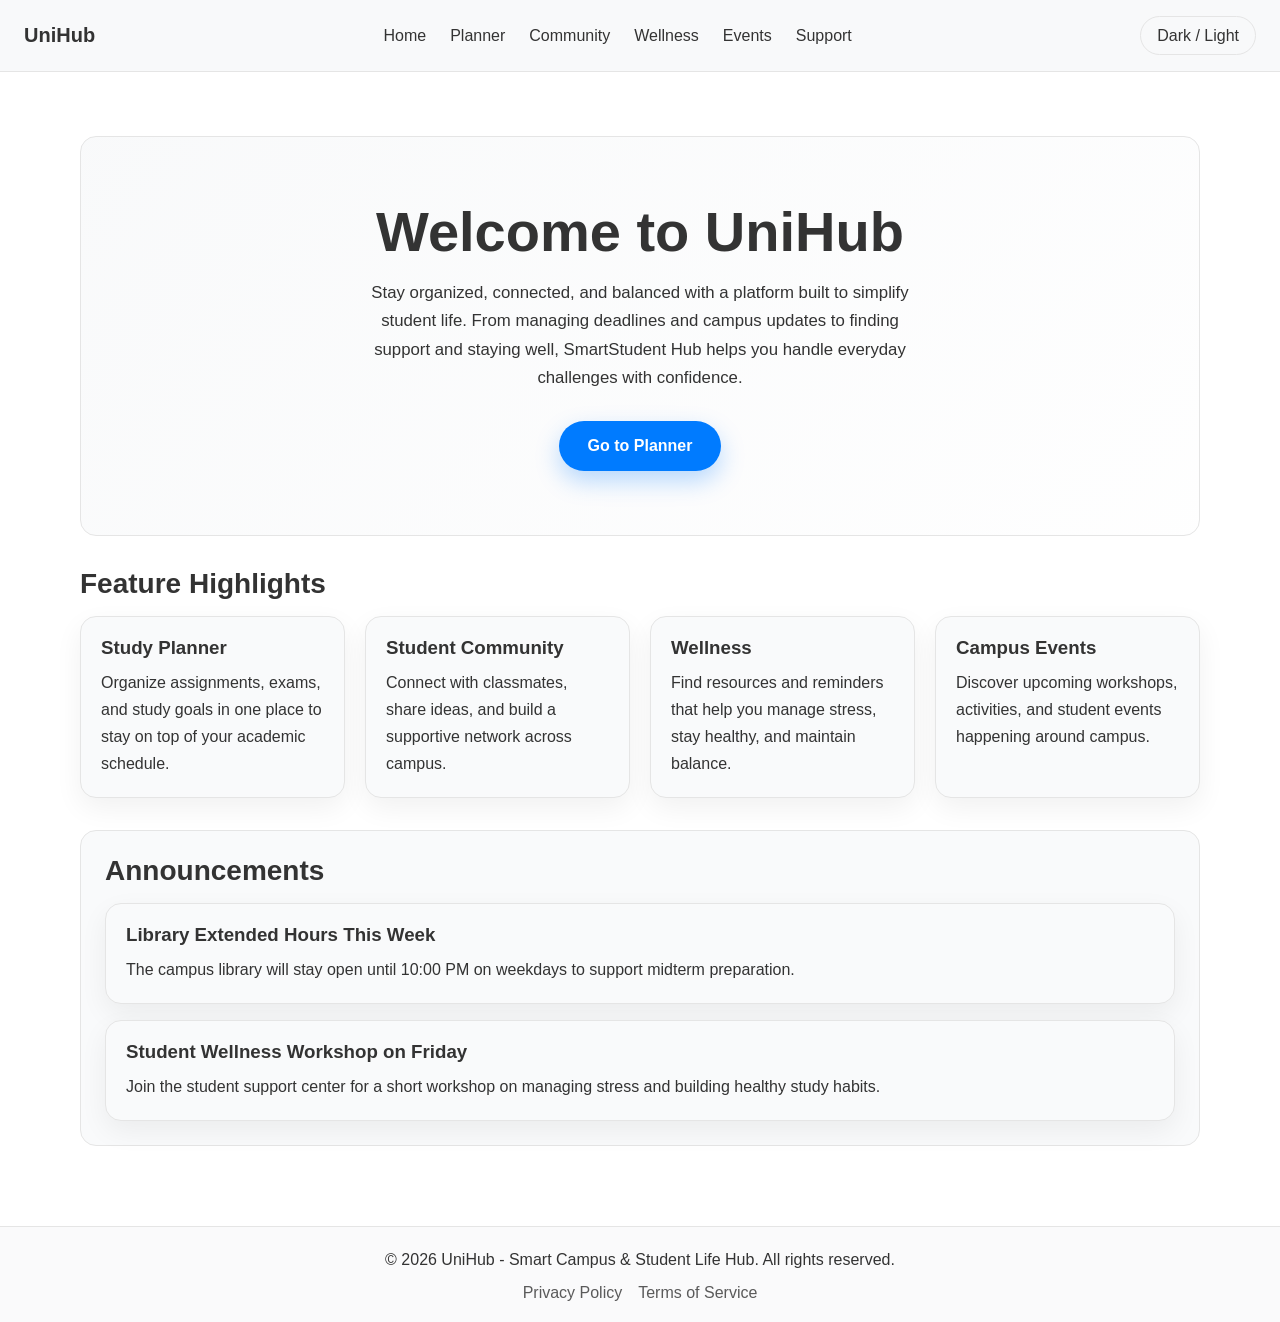
==== index.html @ 5e0d4cb3 "First commit" ====
<!DOCTYPE html>
<html lang="en">
<head>
  <meta charset="UTF-8">
  <meta name="viewport" content="width=device-width, initial-scale=1.0">
  <meta http-equiv="X-UA-Compatible" content="IE=edge">
  <title>UniHub</title>
  <link rel="stylesheet" href="css/style.css">
  <script src="js/main.js" defer></script>
</head>
<body>
  <header>
    <nav class="navbar" aria-label="Primary">
      <a href="index.html" class="nav-logo">UniHub</a>

      <button class="hamburger-menu" type="button" aria-label="Toggle navigation" aria-expanded="false">
        <span></span>
        <span></span>
        <span></span>
      </button>

      <ul class="nav-links">
        <li><a href="index.html">Home</a></li>
        <li><a href="planner.html">Planner</a></li>
        <li><a href="community.html">Community</a></li>
        <li><a href="wellness.html">Wellness</a></li>
        <li><a href="events.html">Events</a></li>
        <li><a href="support.html">Support</a></li>
      </ul>

      <button id="theme-toggle" type="button" aria-label="Toggle dark and light mode">
        Dark / Light
      </button>
    </nav>
  </header>

  <main>
    <section class="hero-section">
      <div class="hero-content">
        <h1>Welcome to UniHub</h1>
        <p>
          Stay organized, connected, and balanced with a platform built to simplify student life.
          From managing deadlines and campus updates to finding support and staying well, SmartStudent Hub
          helps you handle everyday challenges with confidence.
        </p>
        <a href="planner.html" class="cta-button">Go to Planner</a>
      </div>
    </section>

    <section class="feature-highlights" aria-labelledby="features-title">
      <h2 id="features-title">Feature Highlights</h2>

      <div class="feature-grid">
        <article class="feature-card">
          <h3>Study Planner</h3>
          <p>
            Organize assignments, exams, and study goals in one place to stay on top of your academic schedule.
          </p>
        </article>

        <article class="feature-card">
          <h3>Student Community</h3>
          <p>
            Connect with classmates, share ideas, and build a supportive network across campus.
          </p>
        </article>

        <article class="feature-card">
          <h3>Wellness</h3>
          <p>
            Find resources and reminders that help you manage stress, stay healthy, and maintain balance.
          </p>
        </article>

        <article class="feature-card">
          <h3>Campus Events</h3>
          <p>
            Discover upcoming workshops, activities, and student events happening around campus.
          </p>
        </article>
      </div>
    </section>

    <section class="announcements" aria-labelledby="announcements-title">
      <h2 id="announcements-title">Announcements</h2>

      <article class="announcement-item">
        <h3>Library Extended Hours This Week</h3>
        <p>
          The campus library will stay open until 10:00 PM on weekdays to support midterm preparation.
        </p>
      </article>

      <article class="announcement-item">
        <h3>Student Wellness Workshop on Friday</h3>
        <p>
          Join the student support center for a short workshop on managing stress and building healthy study habits.
        </p>
      </article>
    </section>
  </main>

<footer class="site-footer">
  <div class="site-footer__content">
    <p class="site-footer__copyright">
      © 2026 UniHub - Smart Campus & Student Life Hub. All rights reserved.
    </p>

    <nav class="site-footer__links" aria-label="Footer">
      <a href="#">Privacy Policy</a>
      <a href="#">Terms of Service</a>
    </nav>
  </div>
</footer>  
</body>
</html>
---- css/style.css ----
:root {
  --bg-color: #ffffff;
  --text-color: #333333;
  --nav-bg: #f8f9fa;
  --primary-color: #007bff;
  --border-color: #e5e5e5;
  --success-color: #20a85a;
  --warning-color: #f0ad4e;
  --danger-color: #dc3545;
}

body.dark-mode {
  --bg-color: #121212;
  --text-color: #ffffff;
  --nav-bg: #1f1f1f;
  --primary-color: #4da3ff;
  --border-color: #2d2d2d;
  --success-color: #2db86a;
  --warning-color: #ffbe63;
  --danger-color: #ef5665;
}

* {
  margin: 0;
  padding: 0;
  box-sizing: border-box;
}

body {
  font-family: Arial, Helvetica, sans-serif;
  background: var(--bg-color);
  color: var(--text-color);
}

.navbar {
  position: relative;
  display: flex;
  justify-content: space-between;
  align-items: center;
  padding: 1rem 1.5rem;
  background: var(--nav-bg);
  border-bottom: 1px solid var(--border-color);
}

.nav-logo {
  font-size: 1.25rem;
  font-weight: 700;
  color: var(--text-color);
  text-decoration: none;
}

.nav-links {
  display: flex;
  align-items: center;
  gap: 1.5rem;
  list-style: none;
}

.nav-links a {
  color: var(--text-color);
  text-decoration: none;
  font-weight: 500;
  transition: color 0.2s ease;
}

.nav-links a:hover {
  color: var(--primary-color);
}

.hamburger-menu {
  display: none;
  flex-direction: column;
  justify-content: center;
  gap: 5px;
  width: 42px;
  height: 42px;
  border: none;
  background: transparent;
  cursor: pointer;
}

.hamburger-menu span {
  display: block;
  width: 24px;
  height: 2px;
  background: var(--text-color);
  border-radius: 2px;
}

#theme-toggle {
  padding: 0.6rem 1rem;
  border: 1px solid var(--border-color);
  border-radius: 999px;
  background: transparent;
  color: var(--text-color);
  cursor: pointer;
  font: inherit;
}

main {
  width: min(1120px, calc(100% - 2rem));
  margin: 0 auto;
  padding: 2rem 0 3rem;
}

.hero-section,
.feature-highlights,
.announcements {
  margin-top: 2rem;
}

.hero-section {
  text-align: center;
  padding: 4rem 1.5rem;
  border-radius: 1rem;
  background: linear-gradient(
    135deg,
    color-mix(in srgb, var(--nav-bg) 92%, var(--bg-color) 8%),
    color-mix(in srgb, var(--bg-color) 88%, var(--nav-bg) 12%)
  );
  border: 1px solid var(--border-color);
  overflow: hidden;
}

.hero-content {
  max-width: 720px;
  margin: 0 auto;
}

@keyframes fadeIn {
  from {
    opacity: 0;
    transform: translateY(12px);
  }

  to {
    opacity: 1;
    transform: translateY(0);
  }
}

.hero-section h1 {
  font-size: clamp(2.2rem, 5vw, 3.5rem);
  line-height: 1.1;
  margin-bottom: 1rem;
  color: var(--text-color);
  animation: fadeIn 1s ease both;
}

.hero-section p {
  font-size: 1.05rem;
  line-height: 1.7;
  max-width: 60ch;
  margin: 0 auto 1.75rem;
  color: var(--text-color);
  animation: fadeIn 1s ease both;
  animation-delay: 0.12s;
}

.cta-button {
  display: inline-block;
  padding: 1rem 1.8rem;
  border-radius: 999px;
  background: var(--primary-color);
  color: #ffffff;
  text-decoration: none;
  font-weight: 700;
  box-shadow: 0 10px 24px color-mix(in srgb, var(--primary-color) 28%, transparent);
  transition: transform 0.2s ease, box-shadow 0.2s ease, opacity 0.2s ease;
  animation: fadeIn 1s ease both;
  animation-delay: 0.24s;
}

.cta-button:hover {
  opacity: 0.92;
  transform: scale(1.05);
  box-shadow: 0 14px 30px color-mix(in srgb, var(--primary-color) 34%, transparent);
}

.feature-highlights h2,
.announcements h2 {
  font-size: 1.75rem;
  margin-bottom: 1rem;
  color: var(--text-color);
}

.feature-grid {
  display: grid;
  grid-template-columns: repeat(auto-fit, minmax(250px, 1fr));
  gap: 1.25rem;
}

.feature-card,
.announcement-item {
  background: color-mix(in srgb, var(--nav-bg) 86%, var(--bg-color) 14%);
  border: 1px solid var(--border-color);
  border-radius: 1rem;
  padding: 1.25rem;
  box-shadow: 0 10px 28px rgba(0, 0, 0, 0.06);
  transition: transform 0.25s ease, box-shadow 0.25s ease;
}

.feature-card:hover,
.announcement-item:hover {
  transform: translateY(-5px);
  box-shadow: 0 16px 34px rgba(0, 0, 0, 0.12);
}

.feature-card h3,
.announcement-item h3 {
  margin-bottom: 0.6rem;
  color: var(--text-color);
}

.feature-card p,
.announcement-item p {
  line-height: 1.7;
  color: var(--text-color);
}

.announcements {
  padding: 1.5rem;
  border-radius: 1rem;
  background: color-mix(in srgb, var(--nav-bg) 85%, var(--bg-color) 15%);
  border: 1px solid var(--border-color);
}

.announcement-item + .announcement-item {
  margin-top: 1rem;
}

.daily-task-planner,
.productivity-timer {
  margin-top: 2rem;
  background: var(--nav-bg);
  border: 1px solid var(--border-color);
  border-radius: 1rem;
  padding: 1.5rem;
}

.daily-task-planner h1,
.productivity-timer h2 {
  margin-bottom: 1rem;
  color: var(--text-color);
}

.task-input-group {
  display: flex;
  gap: 0.75rem;
  align-items: center;
}

#task-input {
  flex: 1;
  min-height: 44px;
  padding: 0.75rem 0.9rem;
  border: 1px solid var(--border-color);
  border-radius: 0.75rem;
  background: var(--bg-color);
  color: var(--text-color);
  font: inherit;
}

#task-input:focus {
  outline: none;
  border-color: var(--primary-color);
  box-shadow: 0 0 0 3px color-mix(in srgb, var(--primary-color) 25%, transparent);
}

#add-task-button {
  min-height: 44px;
  padding: 0.75rem 1.1rem;
  border: 0;
  border-radius: 0.75rem;
  background: var(--primary-color);
  color: #ffffff;
  font: inherit;
  font-weight: 700;
  cursor: pointer;
  transition: transform 0.2s ease, opacity 0.2s ease;
}

#add-task-button:hover {
  opacity: 0.93;
  transform: translateY(-1px);
}

#task-list {
  margin-top: 1rem;
  list-style: none;
  display: grid;
  gap: 0.75rem;
}

#task-list li {
  display: flex;
  justify-content: space-between;
  align-items: center;
  gap: 0.75rem;
  padding: 0.85rem 1rem;
  border-radius: 0.85rem;
  border: 1px solid var(--border-color);
  background: var(--bg-color);
  box-shadow: 0 6px 16px rgba(0, 0, 0, 0.05);
}

#task-list li button,
#task-list .delete-task,
#task-list .delete-button,
#task-list .delete-btn {
  border: 0;
  border-radius: 0.6rem;
  padding: 0.45rem 0.7rem;
  background: var(--danger-color);
  color: #ffffff;
  cursor: pointer;
  font: inherit;
  font-size: 0.9rem;
}

.productivity-timer {
  text-align: center;
}

.timer-display {
  font-size: clamp(2.6rem, 8vw, 4.5rem);
  font-weight: 800;
  letter-spacing: 0.04em;
  line-height: 1;
  margin: 0.75rem 0 1.2rem;
  color: var(--text-color);
}

.timer-controls {
  display: flex;
  justify-content: center;
  flex-wrap: wrap;
  gap: 0.75rem;
}

.timer-controls button {
  min-width: 100px;
  min-height: 44px;
  padding: 0.7rem 1rem;
  border: 0;
  border-radius: 0.75rem;
  color: #ffffff;
  cursor: pointer;
  font: inherit;
  font-weight: 700;
  transition: transform 0.2s ease, opacity 0.2s ease;
}

.timer-controls button:hover {
  opacity: 0.93;
  transform: translateY(-1px);
}

#timer-start {
  background: var(--success-color);
}

#timer-pause {
  background: var(--warning-color);
}

#timer-reset {
  background: var(--danger-color);
}

.community-forum {
  margin-top: 2rem;
  background: var(--nav-bg);
  border: 1px solid var(--border-color);
  border-radius: 1rem;
  padding: 1.5rem;
}

.community-forum h1 {
  margin-bottom: 1rem;
  color: var(--text-color);
}

.comment-form {
  display: grid;
  gap: 0.7rem;
}

.comment-form label {
  font-weight: 600;
  color: var(--text-color);
}

.comment-form input,
.comment-form textarea {
  width: 100%;
  padding: 0.75rem 0.9rem;
  border: 1px solid var(--border-color);
  border-radius: 0.75rem;
  background: var(--bg-color);
  color: var(--text-color);
  font: inherit;
}

.comment-form input:focus,
.comment-form textarea:focus {
  outline: none;
  border-color: var(--primary-color);
  box-shadow: 0 0 0 3px color-mix(in srgb, var(--primary-color) 25%, transparent);
}

.comment-form textarea {
  resize: vertical;
  min-height: 120px;
}

.comment-form button {
  justify-self: start;
  min-height: 44px;
  padding: 0.75rem 1.2rem;
  border: 1px solid var(--primary-color);
  border-radius: 0.75rem;
  background: transparent;
  color: var(--text-color);
  font: inherit;
  font-weight: 700;
  cursor: pointer;
  transition: background-color 0.2s ease, color 0.2s ease;
}

.comment-form button:hover {
  background: var(--primary-color);
  color: #ffffff;
}

.comment-feed {
  margin-top: 1.75rem;
}

.comment-feed h2 {
  margin-bottom: 0.9rem;
  color: var(--text-color);
}

.comment-list {
  list-style: none;
  display: grid;
  gap: 0.9rem;
}

.comment-item {
  background: var(--bg-color);
  border: 1px solid var(--border-color);
  border-radius: 0.9rem;
  padding: 1rem;
  box-shadow: 0 6px 16px rgba(0, 0, 0, 0.05);
}

.comment-item h3 {
  margin-bottom: 0.35rem;
  font-weight: 700;
  color: var(--text-color);
}

.comment-item p {
  color: var(--text-color);
  line-height: 1.6;
}

.wellness-tips,
.budget-calculator {
  margin-top: 2rem;
  background: var(--nav-bg);
  border: 1px solid var(--border-color);
  border-radius: 1rem;
  padding: 1.5rem;
}

.wellness-tips h1,
.budget-calculator h2 {
  margin-bottom: 1rem;
  color: var(--text-color);
}

.wellness-grid {
  display: grid;
  grid-template-columns: repeat(auto-fit, minmax(250px, 1fr));
  gap: 1.25rem;
}

.wellness-card {
  padding: 1.25rem;
  border: 1px solid var(--border-color);
  border-radius: 1rem;
  background: var(--bg-color);
  box-shadow: 0 8px 24px rgba(0, 0, 0, 0.05);
}

.wellness-card h2 {
  margin-bottom: 0.6rem;
  color: var(--text-color);
  font-size: 1.15rem;
}

.wellness-card p {
  color: var(--text-color);
  line-height: 1.7;
}

.budget-form {
  display: grid;
  gap: 0.9rem;
}

.budget-field {
  display: grid;
  gap: 0.45rem;
}

.budget-field label {
  font-weight: 600;
  color: var(--text-color);
}

.budget-field input {
  width: 100%;
  min-height: 44px;
  padding: 0.75rem 0.9rem;
  border: 1px solid var(--border-color);
  border-radius: 0.75rem;
  background: var(--bg-color);
  color: var(--text-color);
  font: inherit;
}

.budget-field input:focus {
  outline: none;
  border-color: var(--primary-color);
  box-shadow: 0 0 0 3px color-mix(in srgb, var(--primary-color) 25%, transparent);
}

.budget-button {
  justify-self: start;
  min-height: 44px;
  padding: 0.75rem 1.2rem;
  border: 0;
  border-radius: 0.75rem;
  background: var(--primary-color);
  color: #ffffff;
  font: inherit;
  font-weight: 700;
  cursor: pointer;
  transition: transform 0.2s ease, opacity 0.2s ease;
}

.budget-button:hover {
  opacity: 0.93;
  transform: translateY(-1px);
}

.budget-result {
  margin-top: 1rem;
  padding: 0.9rem 1rem;
  border: 1px solid var(--border-color);
  border-radius: 0.85rem;
  background: var(--bg-color);
  color: var(--text-color);
  font-weight: 800;
  text-align: center;
}

.text-red {
  color: var(--danger-color);
}

.events-section {
  margin-top: 2rem;
  background: var(--nav-bg);
  border: 1px solid var(--border-color);
  border-radius: 1rem;
  padding: 1.5rem;
}

.events-section h1 {
  margin-bottom: 1rem;
  color: var(--text-color);
}

.events-grid {
  display: grid;
  grid-template-columns: repeat(auto-fit, minmax(280px, 1fr));
  gap: 1.25rem;
}

.event-card {
  display: grid;
  gap: 0.75rem;
  padding: 1.25rem;
  border: 1px solid var(--border-color);
  border-radius: 1rem;
  background: var(--bg-color);
  box-shadow: 0 8px 24px rgba(0, 0, 0, 0.05);
  transition: transform 0.2s ease, box-shadow 0.2s ease;
}

.event-card:hover {
  transform: translateY(-4px);
  box-shadow: 0 12px 28px rgba(0, 0, 0, 0.08);
}

.event-card h2 {
  color: var(--text-color);
  font-size: 1.25rem;
}

.event-card p {
  color: var(--text-color);
  line-height: 1.7;
}

.event-date {
  display: inline-block;
  width: fit-content;
  padding: 0.35rem 0.7rem;
  border-radius: 999px;
  background: color-mix(in srgb, var(--primary-color) 12%, var(--bg-color) 88%);
  color: var(--primary-color);
  font-weight: 800;
  letter-spacing: 0.02em;
}

.event-location {
  font-size: 0.95rem;
  font-weight: 600;
}

.support-section {
  margin-top: 2rem;
  background: var(--nav-bg);
  border: 1px solid var(--border-color);
  border-radius: 1rem;
  padding: 1.5rem;
}

.support-section h1 {
  margin-bottom: 1rem;
  color: var(--text-color);
}

.support-layout {
  display: grid;
  grid-template-columns: repeat(2, minmax(0, 1fr));
  gap: 1.25rem;
  align-items: start;
}

.feedback-panel,
.faq-panel {
  background: var(--bg-color);
  border: 1px solid var(--border-color);
  border-radius: 1rem;
  padding: 1.25rem;
  box-shadow: 0 8px 24px rgba(0, 0, 0, 0.05);
}

.feedback-panel h2,
.faq-panel h2 {
  margin-bottom: 1rem;
  color: var(--text-color);
}

.feedback-form {
  display: grid;
  gap: 0.7rem;
}

.feedback-form label {
  font-weight: 600;
  color: var(--text-color);
}

.feedback-form input,
.feedback-form textarea {
  width: 100%;
  min-height: 44px;
  padding: 0.75rem 0.9rem;
  border: 1px solid var(--border-color);
  border-radius: 0.75rem;
  background: var(--bg-color);
  color: var(--text-color);
  font: inherit;
}

.feedback-form textarea {
  min-height: 140px;
  resize: vertical;
}

.feedback-form input:focus,
.feedback-form textarea:focus {
  outline: none;
  border-color: var(--primary-color);
  box-shadow: 0 0 0 3px color-mix(in srgb, var(--primary-color) 25%, transparent);
}

.feedback-button {
  justify-self: start;
  min-height: 44px;
  padding: 0.75rem 1.2rem;
  border: 0;
  border-radius: 0.75rem;
  background: var(--primary-color);
  color: #ffffff;
  font: inherit;
  font-weight: 700;
  cursor: pointer;
  transition: transform 0.2s ease, opacity 0.2s ease;
}

.feedback-button:hover {
  opacity: 0.93;
  transform: translateY(-1px);
}

#form-error-msg,
#support-error,
.form-error {
  display: none;
  color: var(--danger-color);
  font-size: 0.95rem;
  font-weight: 700;
  min-height: 1.2em;
}

#form-error-msg.active,
#support-error.active,
.form-error.active {
  display: block;
}

.faq-list {
  display: grid;
  gap: 0.9rem;
}

.faq-item {
  border: 1px solid var(--border-color);
  border-radius: 0.85rem;
  overflow: hidden;
  background: var(--bg-color);
}

.faq-question {
  width: 100%;
  display: flex;
  justify-content: space-between;
  align-items: center;
  gap: 1rem;
  padding: 1rem 1.05rem;
  border: 0;
  background: transparent;
  color: var(--text-color);
  font: inherit;
  font-weight: 700;
  text-align: left;
  cursor: pointer;
  transition: background-color 0.2s ease, color 0.2s ease;
}

.faq-question::after {
  content: '+';
  flex-shrink: 0;
  color: var(--primary-color);
  font-size: 1.25rem;
  line-height: 1;
}

.faq-question:hover {
  background: color-mix(in srgb, var(--primary-color) 8%, var(--bg-color) 92%);
}

.faq-question[aria-expanded="true"]::after,
.faq-item.active .faq-question::after {
  content: '−';
}

.faq-answer {
  display: none;
  padding: 0 1.05rem 1rem;
}

.faq-answer.active {
  display: block;
}

.faq-answer p {
  color: var(--text-color);
  line-height: 1.7;
}

.site-footer {
  margin-top: 2rem;
  padding: 20px 1rem;
  background: color-mix(in srgb, var(--nav-bg) 78%, var(--bg-color) 22%);
  border-top: 1px solid var(--border-color);
}

.site-footer__content {
  width: min(1120px, calc(100% - 2rem));
  margin: 0 auto;
  display: grid;
  gap: 0.75rem;
  justify-items: center;
  text-align: center;
}

.site-footer__copyright {
  color: var(--text-color);
  line-height: 1.6;
}

.site-footer__links {
  display: flex;
  flex-wrap: wrap;
  justify-content: center;
  gap: 1rem;
}

.site-footer__links a {
  color: var(--text-color);
  text-decoration: none;
  opacity: 0.8;
  transition: color 0.2s ease, opacity 0.2s ease;
}

.site-footer__links a:hover {
  color: var(--primary-color);
  opacity: 1;
}

@media (max-width: 768px) {
  main {
    width: min(100% - 1rem, 1120px);
    padding-top: 1.25rem;
  }

  .hero-section {
    padding: 2.5rem 1.25rem;
  }

  .feature-highlights h2,
  .announcements h2 {
    font-size: 1.5rem;
  }

  .hamburger-menu {
    display: flex;
  }

  .nav-links {
    display: none;
    position: absolute;
    top: 100%;
    left: 0;
    width: 100%;
    flex-direction: column;
    gap: 0;
    background: var(--nav-bg);
    border-top: 1px solid var(--border-color);
    padding: 1rem 0;
    z-index: 10;
  }

  .nav-links.active {
    display: flex;
  }

  .nav-links li {
    width: 100%;
  }

  .nav-links a {
    display: block;
    width: 100%;
    padding: 0.85rem 1.5rem;
  }

  .feature-grid {
    grid-template-columns: 1fr;
  }

  .announcements {
    padding: 1.25rem;
  }

  .task-input-group {
    flex-direction: column;
    align-items: stretch;
  }

  #add-task-button,
  .timer-controls button {
    width: 100%;
  }

  #task-list li {
    flex-direction: column;
    align-items: flex-start;
  }

  .community-forum {
    padding: 1.25rem;
  }

  .comment-form button {
    justify-self: stretch;
    width: 100%;
  }

  .wellness-tips,
  .budget-calculator {
    padding: 1.25rem;
  }

  .budget-button {
    justify-self: stretch;
    width: 100%;
  }

  .events-section {
    padding: 1.25rem;
  }

  .site-footer {
    padding: 18px 1rem;
  }

  .support-section {
    padding: 1.25rem;
  }

  .support-layout {
    grid-template-columns: 1fr;
  }

  .feedback-button {
    justify-self: stretch;
    width: 100%;
  }
}
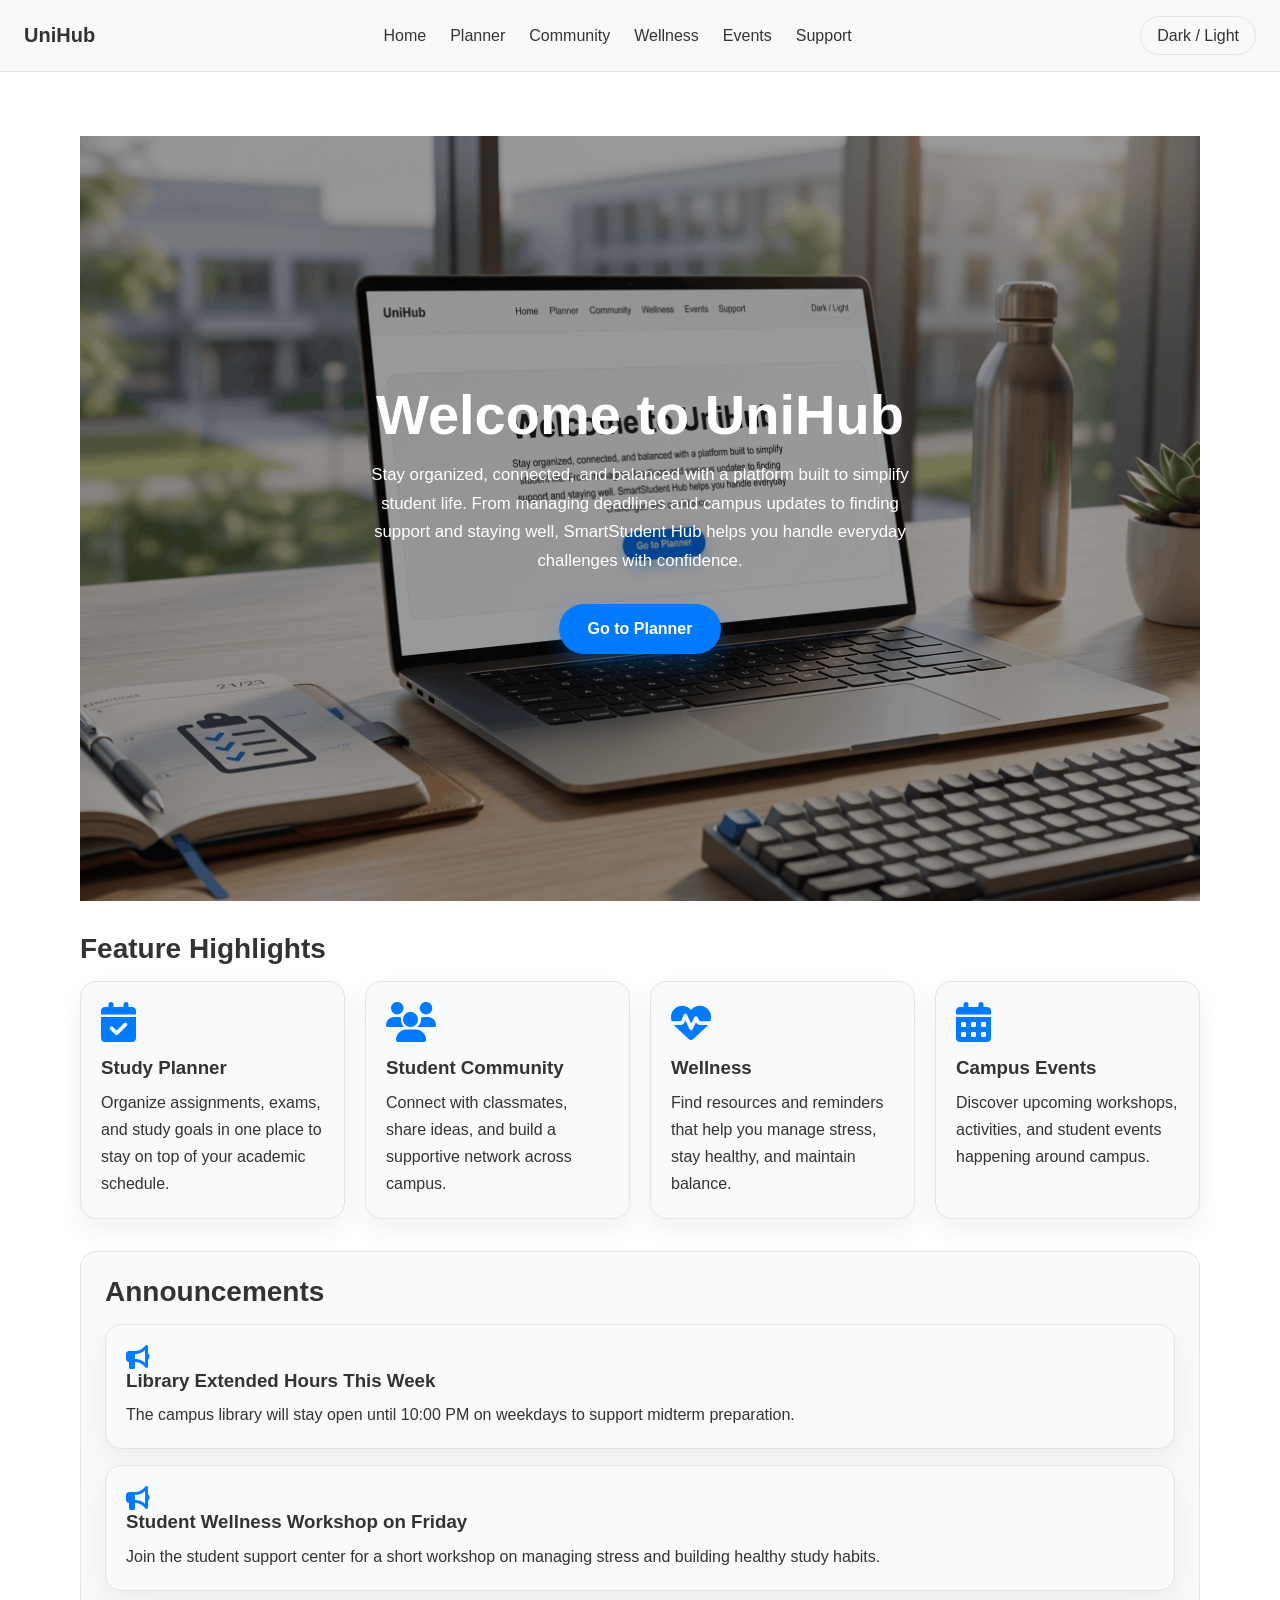
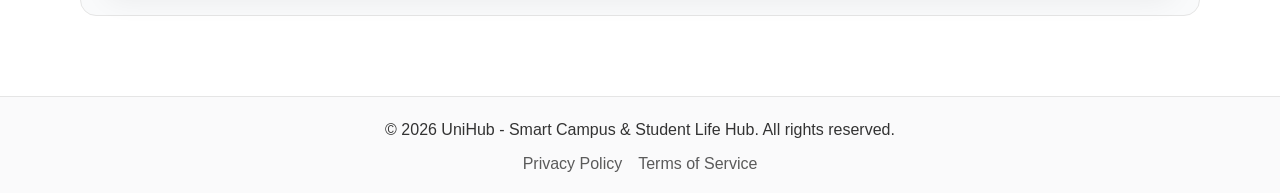
==== commit 6739117c: "update-2" ====
--- a/index.html
+++ b/index.html
@@ -7,6 +7,7 @@
   <title>UniHub</title>
   <link rel="stylesheet" href="css/style.css">
   <script src="js/main.js" defer></script>
+  <link rel="stylesheet" href="https://cdnjs.cloudflare.com/ajax/libs/font-awesome/6.4.0/css/all.min.css">
 </head>
 <body>
   <header>
@@ -45,6 +46,14 @@
         </p>
         <a href="planner.html" class="cta-button">Go to Planner</a>
       </div>
+
+      <div class="hero-slider-container">
+        <div class="slider-track">
+          <img src="images/slide1.jpg" alt="Campus life slide 1">
+          <img src="images/slide2.jpg" alt="Campus life slide 2">
+          <img src="images/slide3.jpg" alt="Campus life slide 3">
+        </div>
+      </div>
     </section>
 
     <section class="feature-highlights" aria-labelledby="features-title">
@@ -52,6 +61,7 @@
 
       <div class="feature-grid">
         <article class="feature-card">
+          <i class="fa-solid fa-calendar-check"></i>
           <h3>Study Planner</h3>
           <p>
             Organize assignments, exams, and study goals in one place to stay on top of your academic schedule.
@@ -59,6 +69,7 @@
         </article>
 
         <article class="feature-card">
+          <i class="fa-solid fa-users"></i>
           <h3>Student Community</h3>
           <p>
             Connect with classmates, share ideas, and build a supportive network across campus.
@@ -66,6 +77,7 @@
         </article>
 
         <article class="feature-card">
+          <i class="fa-solid fa-heart-pulse"></i>
           <h3>Wellness</h3>
           <p>
             Find resources and reminders that help you manage stress, stay healthy, and maintain balance.
@@ -73,6 +85,7 @@
         </article>
 
         <article class="feature-card">
+          <i class="fa-solid fa-calendar-days"></i>
           <h3>Campus Events</h3>
           <p>
             Discover upcoming workshops, activities, and student events happening around campus.
@@ -85,6 +98,7 @@
       <h2 id="announcements-title">Announcements</h2>
 
       <article class="announcement-item">
+        <i class="fa-solid fa-bullhorn"></i>
         <h3>Library Extended Hours This Week</h3>
         <p>
           The campus library will stay open until 10:00 PM on weekdays to support midterm preparation.
@@ -92,6 +106,7 @@
       </article>
 
       <article class="announcement-item">
+        <i class="fa-solid fa-bullhorn"></i>
         <h3>Student Wellness Workshop on Friday</h3>
         <p>
           Join the student support center for a short workshop on managing stress and building healthy study habits.
--- a/css/style.css
+++ b/css/style.css
@@ -110,21 +110,58 @@
 }
 
 .hero-section {
+  position: relative;
+  min-height: 85vh;
+  display: flex;
+  flex-direction: column;
+  align-items: center;
+  justify-content: center;
+  overflow: hidden;
+  padding: 2rem;
+}
+
+.hero-content {
+  position: relative;
+  z-index: 3;
   text-align: center;
-  padding: 4rem 1.5rem;
-  border-radius: 1rem;
-  background: linear-gradient(
-    135deg,
-    color-mix(in srgb, var(--nav-bg) 92%, var(--bg-color) 8%),
-    color-mix(in srgb, var(--bg-color) 88%, var(--nav-bg) 12%)
-  );
-  border: 1px solid var(--border-color);
+  color: #ffffff;
+  max-width: 800px;
+}
+
+.hero-slider-container {
+  position: absolute;
+  top: 0;
+  left: 0;
+  width: 100%;
+  height: 100%;
+  z-index: 1;
   overflow: hidden;
-}
-
-.hero-content {
-  max-width: 720px;
-  margin: 0 auto;
+  border-radius: 0;
+  box-shadow: none;
+}
+
+.hero-slider-container::after {
+  content: '';
+  position: absolute;
+  inset: 0;
+  background: rgba(0, 0, 0, 0.40);
+  z-index: 2;
+}
+
+.slider-track {
+  display: flex;
+  width: 100%;
+  height: 100%;
+  transition: transform 0.5s ease-in-out;
+}
+
+.slider-track img {
+  flex-shrink: 0;
+  width: 100%;
+  height: 100%;
+  object-fit: cover;
+  object-position: center;
+  display: block;
 }
 
 @keyframes fadeIn {
@@ -143,7 +180,7 @@
   font-size: clamp(2.2rem, 5vw, 3.5rem);
   line-height: 1.1;
   margin-bottom: 1rem;
-  color: var(--text-color);
+  color: #ffffff;
   animation: fadeIn 1s ease both;
 }
 
@@ -152,7 +189,7 @@
   line-height: 1.7;
   max-width: 60ch;
   margin: 0 auto 1.75rem;
-  color: var(--text-color);
+  color: #ffffff;
   animation: fadeIn 1s ease both;
   animation-delay: 0.12s;
 }
@@ -216,6 +253,18 @@
 .announcement-item p {
   line-height: 1.7;
   color: var(--text-color);
+}
+
+.feature-card i {
+  color: var(--primary-color);
+  font-size: 2.5rem;
+  margin-bottom: 15px;
+}
+
+.announcement-item i {
+  color: var(--primary-color);
+  font-size: 1.5rem;
+  margin-right: 10px;
 }
 
 .announcements {
@@ -356,6 +405,22 @@
   transform: translateY(-1px);
 }
 
+.daily-task-planner h1 i,
+.productivity-timer h2 i {
+  color: var(--primary-color);
+  margin-right: 10px;
+}
+
+.timer-display {
+  font-family: monospace;
+  font-size: 5rem;
+  letter-spacing: 2px;
+  background: color-mix(in srgb, var(--nav-bg) 90%, var(--bg-color) 10%);
+  padding: 10px 30px;
+  border-radius: 15px;
+  box-shadow: inset 0 2px 10px rgba(0, 0, 0, 0.12);
+}
+
 #timer-start {
   background: var(--success-color);
 }
@@ -507,6 +572,19 @@
   line-height: 1.7;
 }
 
+.wellness-card i {
+  color: var(--primary-color);
+  font-size: 2.5rem;
+  margin-bottom: 15px;
+}
+
+.budget-calculator h2 i {
+  color: var(--primary-color);
+  font-size: 1.75rem;
+  margin-right: 10px;
+  vertical-align: middle;
+}
+
 .budget-form {
   display: grid;
   gap: 0.9rem;
@@ -619,19 +697,38 @@
 }
 
 .event-date {
+  background: var(--primary-color);
+  color: #ffffff;
+  padding: 5px 15px;
+  border-radius: 20px;
   display: inline-block;
-  width: fit-content;
-  padding: 0.35rem 0.7rem;
-  border-radius: 999px;
-  background: color-mix(in srgb, var(--primary-color) 12%, var(--bg-color) 88%);
-  color: var(--primary-color);
-  font-weight: 800;
-  letter-spacing: 0.02em;
+  font-weight: bold;
+  margin-bottom: 10px;
 }
 
 .event-location {
   font-size: 0.95rem;
   font-weight: 600;
+}
+
+.btn-outline {
+  background: transparent;
+  border: 2px solid var(--primary-color);
+  color: var(--primary-color);
+  padding: 8px 16px;
+  border-radius: 5px;
+  cursor: pointer;
+  margin-top: 15px;
+}
+
+.btn-outline:hover {
+  background: var(--primary-color);
+  color: #ffffff;
+}
+
+.fa-location-dot {
+  margin-right: 8px;
+  color: var(--primary-color);
 }
 
 .support-section {
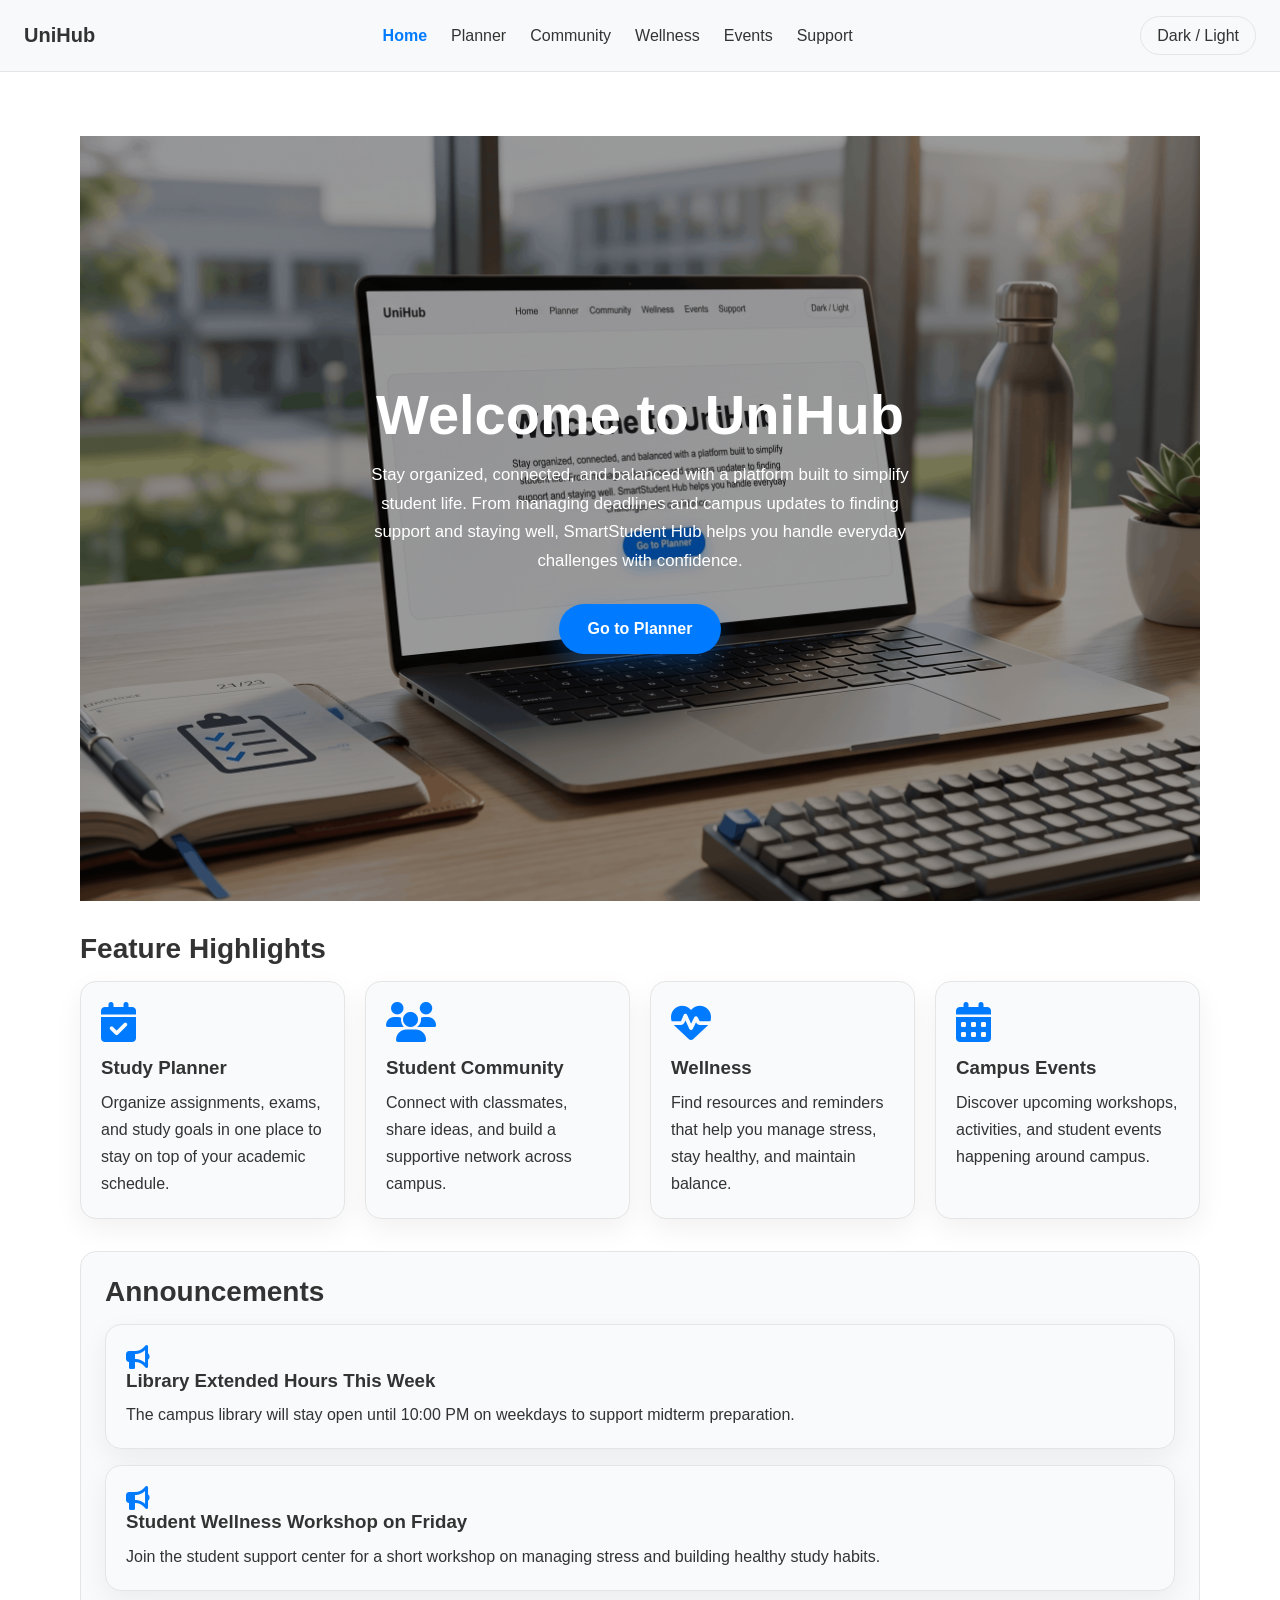
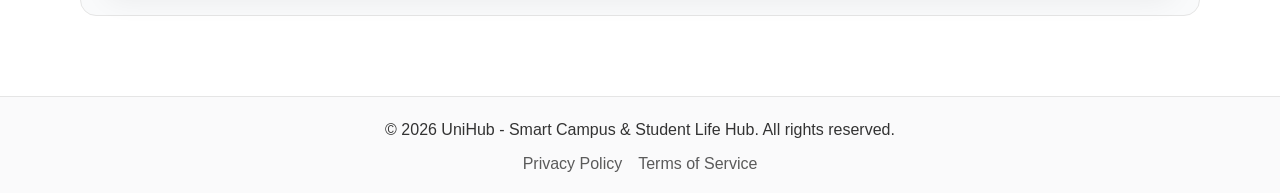
==== commit 5893e61f: "updated_3" ====
--- a/index.html
+++ b/index.html
@@ -21,7 +21,7 @@
       </button>
 
       <ul class="nav-links">
-        <li><a href="index.html">Home</a></li>
+        <li><a href="index.html" class="active">Home</a></li>
         <li><a href="planner.html">Planner</a></li>
         <li><a href="community.html">Community</a></li>
         <li><a href="wellness.html">Wellness</a></li>
--- a/css/style.css
+++ b/css/style.css
@@ -61,6 +61,11 @@
   text-decoration: none;
   font-weight: 500;
   transition: color 0.2s ease;
+}
+
+.nav-links a.active {
+  color: var(--primary-color);
+  font-weight: 600;
 }
 
 .nav-links a:hover {
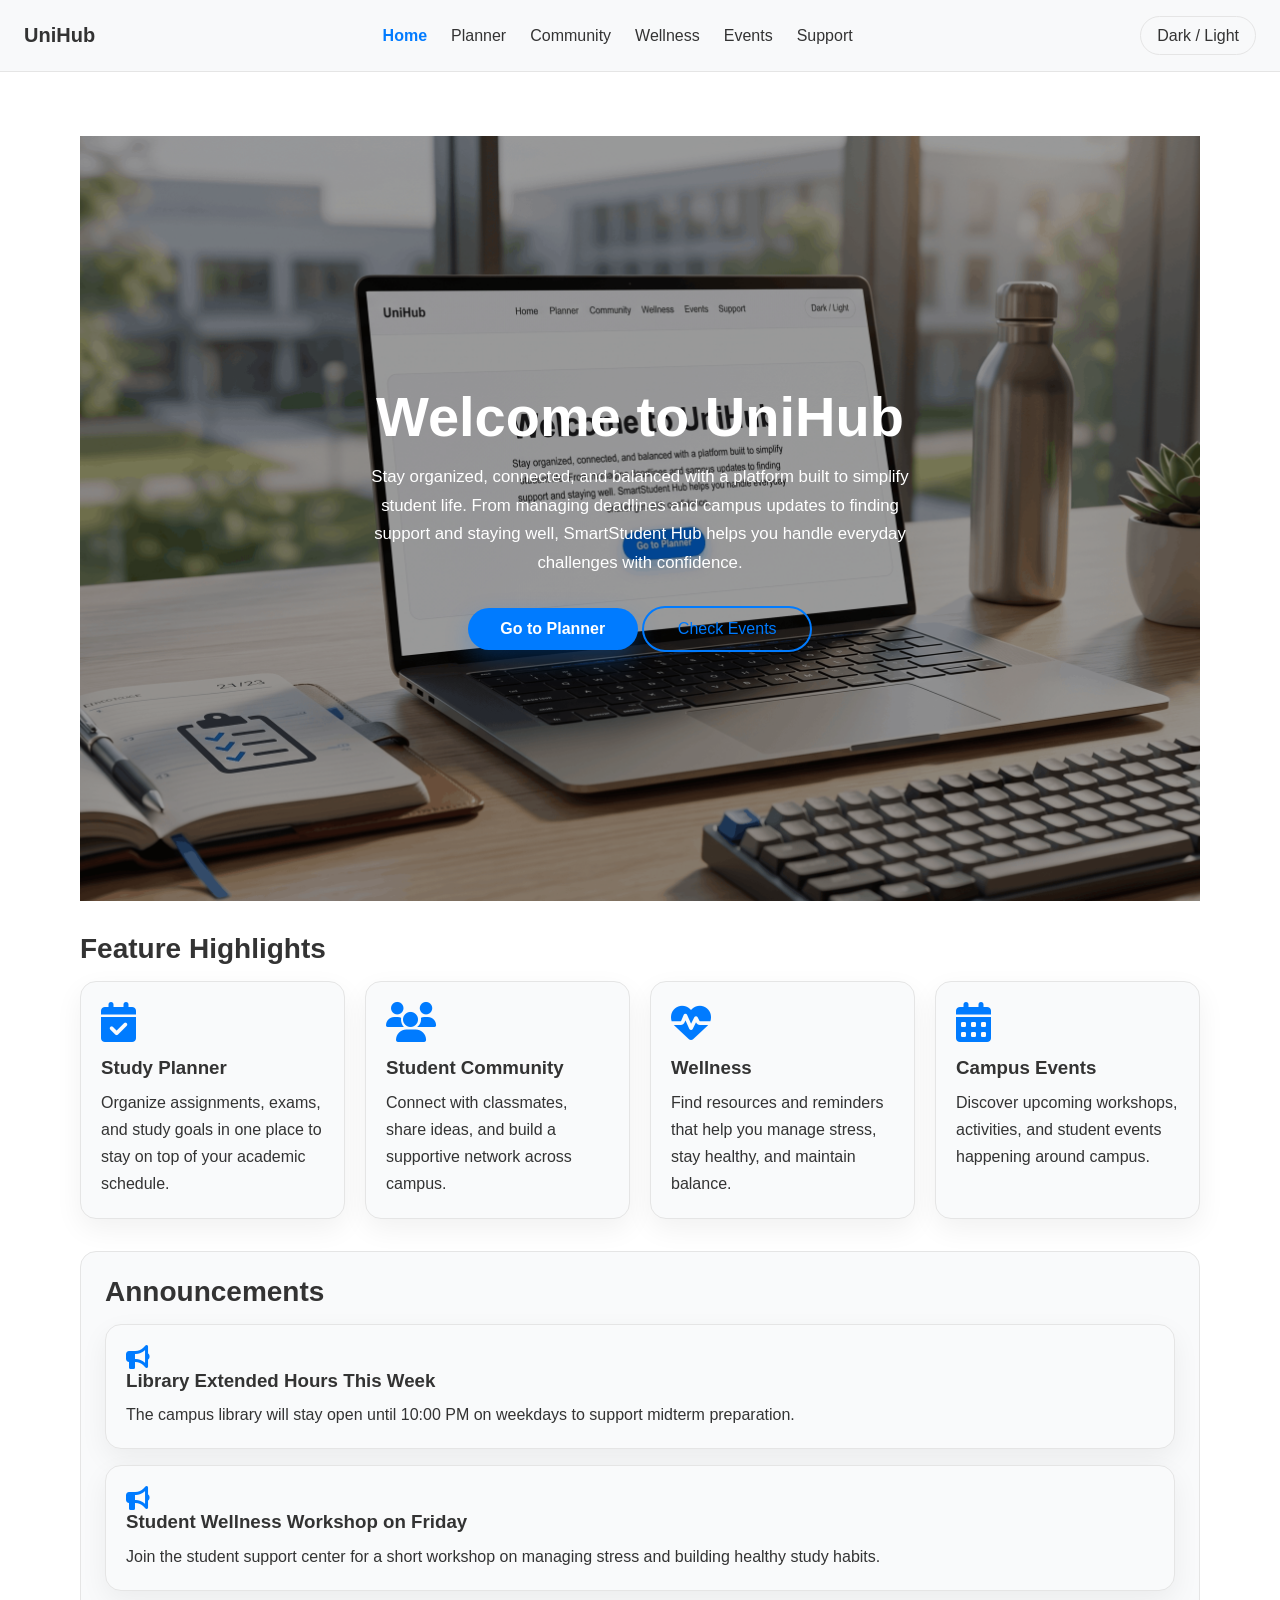
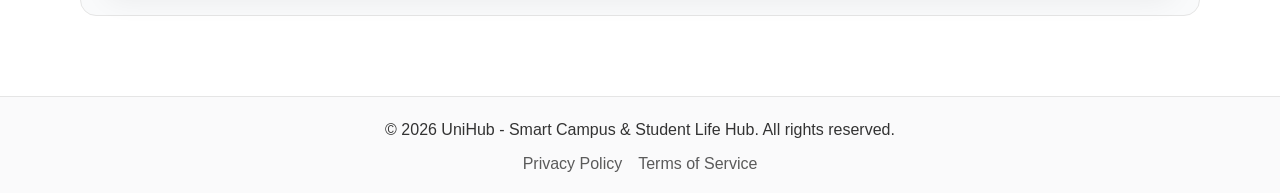
==== commit 3a31f2b2: "update_4" ====
--- a/index.html
+++ b/index.html
@@ -44,7 +44,10 @@
           From managing deadlines and campus updates to finding support and staying well, SmartStudent Hub
           helps you handle everyday challenges with confidence.
         </p>
-        <a href="planner.html" class="cta-button">Go to Planner</a>
+        <div class="hero-buttons">
+          <a href="planner.html" class="cta-button">Go to Planner</a>
+          <a href="events.html" class="btn-outline">Check Events</a>
+        </div>
       </div>
 
       <div class="hero-slider-container">
--- a/css/style.css
+++ b/css/style.css
@@ -724,11 +724,21 @@
   border-radius: 5px;
   cursor: pointer;
   margin-top: 15px;
+  text-decoration: none;
+  display: inline-flex;
+  justify-content: center;
+  align-items: center;
+  text-align: center;
+  border-radius: 50px;
+}
+
+.hero-buttons .btn-outline {
+  margin-top: 0;
 }
 
 .btn-outline:hover {
-  background: var(--primary-color);
-  color: #ffffff;
+  background-color: #ffffff;
+  color: var(--primary-color);
 }
 
 .fa-location-dot {
@@ -1049,4 +1059,10 @@
     justify-self: stretch;
     width: 100%;
   }
+}
+
+.hero-buttons a {
+    min-width: 170px;
+    padding: 12px 25px;
+    box-sizing: border-box;
 }
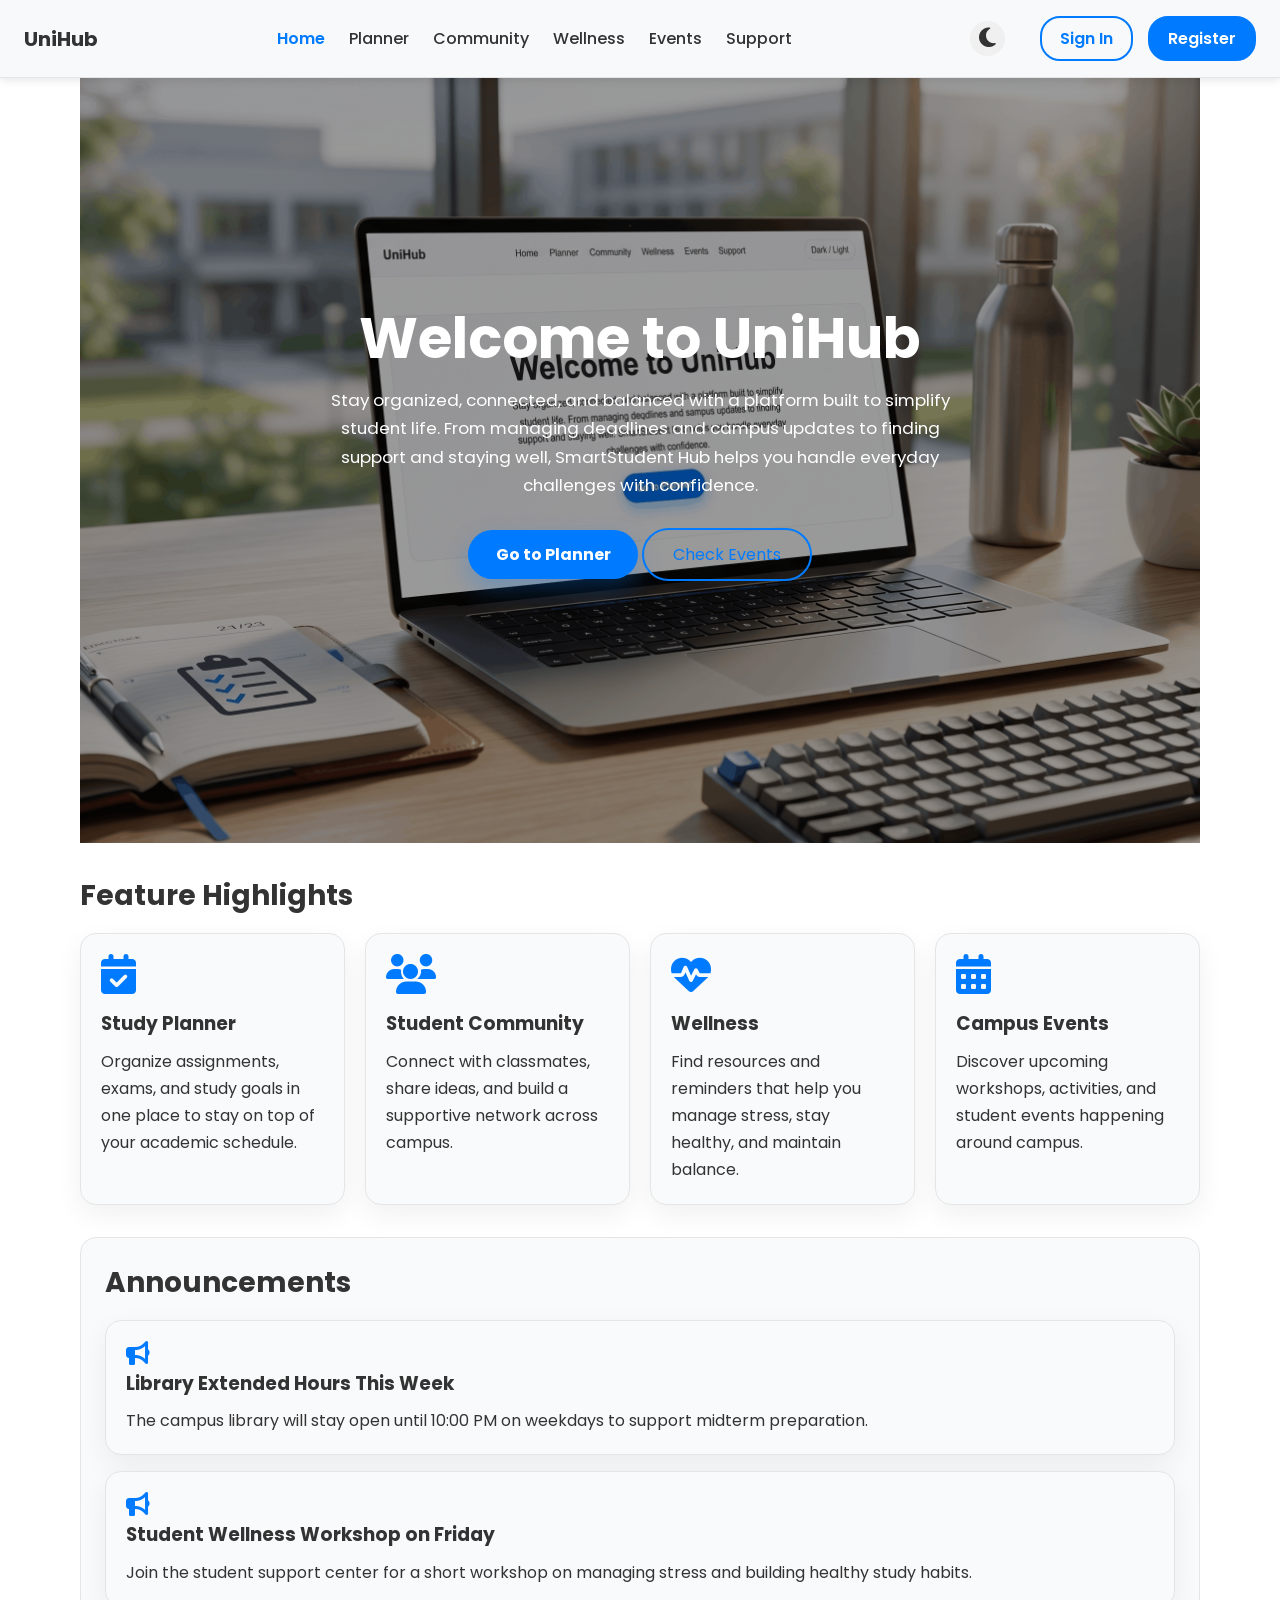
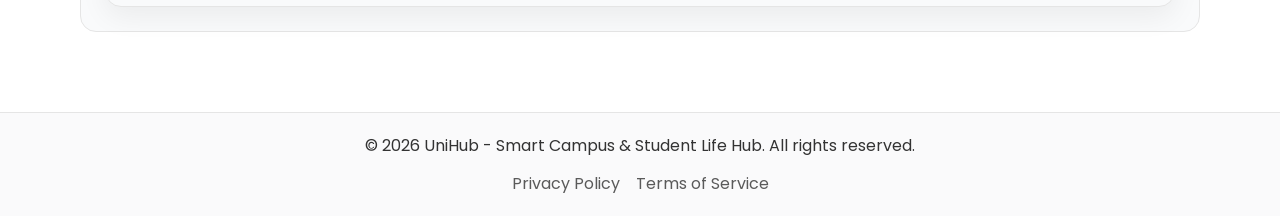
==== commit 4476c135: "update_5" ====
--- a/index.html
+++ b/index.html
@@ -5,6 +5,7 @@
   <meta name="viewport" content="width=device-width, initial-scale=1.0">
   <meta http-equiv="X-UA-Compatible" content="IE=edge">
   <title>UniHub</title>
+  <link href="https://fonts.googleapis.com/css2?family=Poppins:wght@300;400;500;600;700&display=swap" rel="stylesheet">
   <link rel="stylesheet" href="css/style.css">
   <script src="js/main.js" defer></script>
   <link rel="stylesheet" href="https://cdnjs.cloudflare.com/ajax/libs/font-awesome/6.4.0/css/all.min.css">
@@ -29,9 +30,13 @@
         <li><a href="support.html">Support</a></li>
       </ul>
 
-      <button id="theme-toggle" type="button" aria-label="Toggle dark and light mode">
-        Dark / Light
-      </button>
+      <div class="nav-actions">
+        <button id="theme-toggle" class="icon-btn" type="button" aria-label="Toggle dark and light mode">
+          <i class="fa-solid fa-moon"></i>
+        </button>
+        <a href="#" class="nav-btn-outline">Sign In</a>
+        <a href="#" class="nav-btn-solid">Register</a>
+      </div>
     </nav>
   </header>
 
--- a/css/style.css
+++ b/css/style.css
@@ -27,9 +27,18 @@
 }
 
 body {
-  font-family: Arial, Helvetica, sans-serif;
+  font-family: 'Poppins', sans-serif;
   background: var(--bg-color);
   color: var(--text-color);
+}
+
+header {
+  position: sticky;
+  top: 0;
+  z-index: 1000;
+  width: 100%;
+  background-color: var(--nav-bg);
+  box-shadow: 0 2px 10px rgba(0, 0, 0, 0.1);
 }
 
 .navbar {
@@ -54,6 +63,8 @@
   align-items: center;
   gap: 1.5rem;
   list-style: none;
+  flex: 1;
+  justify-content: center;
 }
 
 .nav-links a {
@@ -92,20 +103,70 @@
   border-radius: 2px;
 }
 
-#theme-toggle {
-  padding: 0.6rem 1rem;
-  border: 1px solid var(--border-color);
-  border-radius: 999px;
+.nav-actions {
+  display: flex;
+  align-items: center;
+  gap: 15px;
+  margin-left: auto;
+}
+
+.icon-btn {
+  width: 35px;
+  height: 35px;
+  border-radius: 50%;
+  background-color: #f0f0f0;
+  border: none;
+  font-size: 1.4rem;
+  color: var(--text-color);
+  cursor: pointer;
+  display: flex;
+  justify-content: center;
+  align-items: center;
+  margin-right: 20px;
+  transition: 0.3s;
+}
+
+.icon-btn:hover {
+  background-color: #e0e0e0;
+}
+
+.nav-btn-outline,
+.nav-btn-solid {
+  padding: 8px 18px;
+  border-radius: 20px;
+  font-weight: 600;
+  text-decoration: none;
+  transition: 0.3s;
+}
+
+.nav-btn-outline {
   background: transparent;
-  color: var(--text-color);
-  cursor: pointer;
-  font: inherit;
+  border: 2px solid var(--primary-color);
+  color: var(--primary-color);
+}
+
+.nav-btn-outline:hover {
+  background: var(--primary-color);
+  color: #ffffff;
+}
+
+.nav-btn-solid {
+  background: var(--primary-color);
+  border: 2px solid var(--primary-color);
+  color: #ffffff;
+}
+
+.nav-btn-solid:hover {
+  background: transparent;
+  color: var(--primary-color);
 }
 
 main {
   width: min(1120px, calc(100% - 2rem));
   margin: 0 auto;
-  padding: 2rem 0 3rem;
+  margin-top: 0;
+  padding-top: 0;
+  padding: 0 0 3rem;
 }
 
 .hero-section,
@@ -122,7 +183,9 @@
   align-items: center;
   justify-content: center;
   overflow: hidden;
+  margin-top: 0;
   padding: 2rem;
+  padding-top: 0;
 }
 
 .hero-content {
@@ -141,6 +204,8 @@
   height: 100%;
   z-index: 1;
   overflow: hidden;
+  margin-top: 0;
+  padding-top: 0;
   border-radius: 0;
   box-shadow: none;
 }
@@ -564,6 +629,12 @@
   border-radius: 1rem;
   background: var(--bg-color);
   box-shadow: 0 8px 24px rgba(0, 0, 0, 0.05);
+  transition: transform 0.3s ease, box-shadow 0.3s ease;
+}
+
+.wellness-card:hover {
+  transform: translateY(-5px);
+  box-shadow: 0 10px 20px rgba(0, 0, 0, 0.1);
 }
 
 .wellness-card h2 {
@@ -997,6 +1068,16 @@
     padding: 0.85rem 1.5rem;
   }
 
+  .nav-actions {
+    gap: 10px;
+    margin-left: 0;
+  }
+
+  .nav-btn-outline,
+  .nav-btn-solid {
+    padding: 8px 14px;
+  }
+
   .feature-grid {
     grid-template-columns: 1fr;
   }
@@ -1065,4 +1146,13 @@
     min-width: 170px;
     padding: 12px 25px;
     box-sizing: border-box;
+}
+
+/* Dark Mode Toggle Button Fix */
+body.dark-mode .icon-btn {
+    background-color: #333333;
+    color: #f1c40f; 
+}
+body.dark-mode .icon-btn:hover {
+    background-color: #444444;
 }
